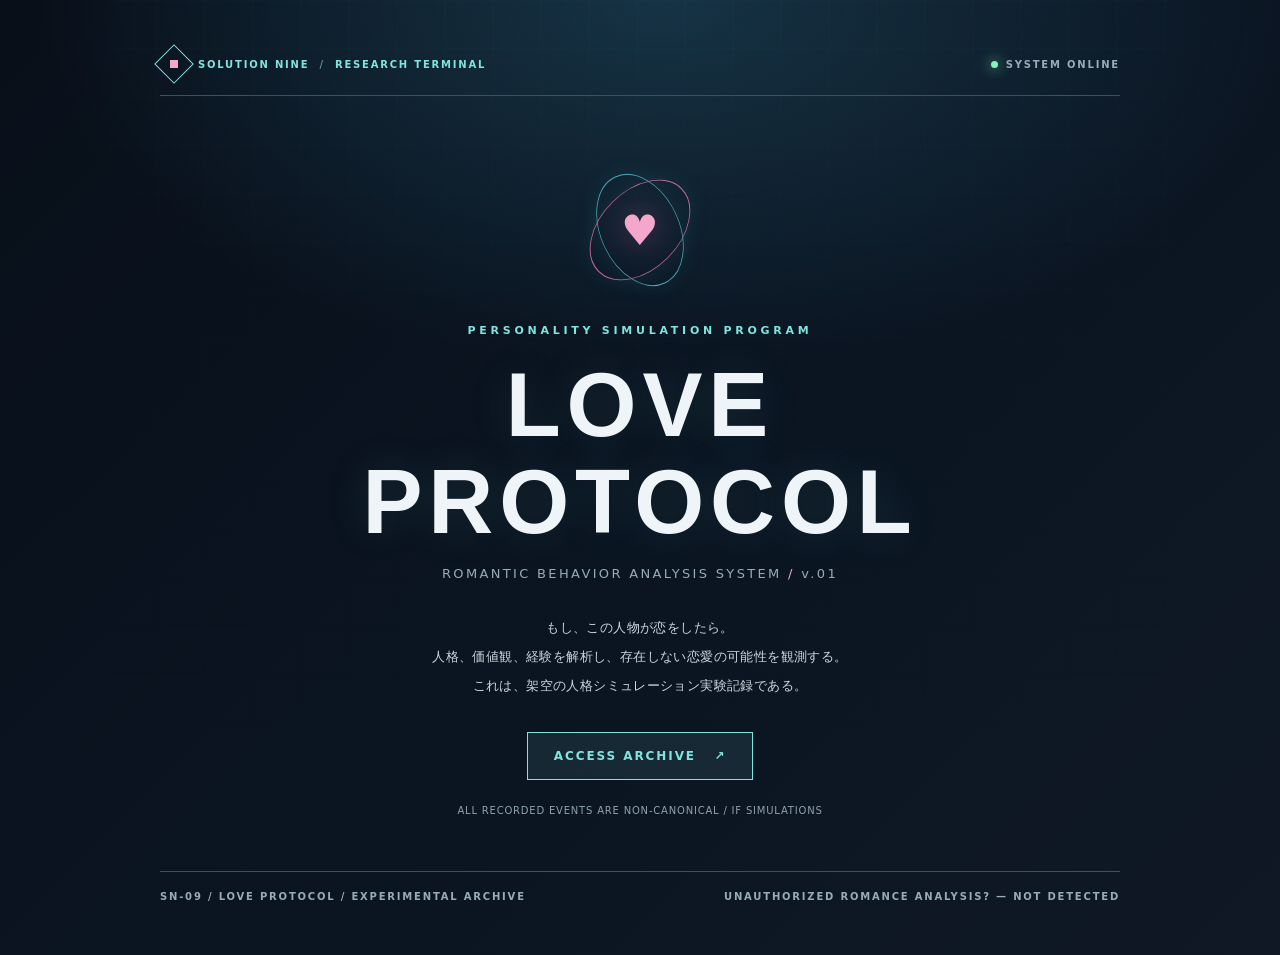
==== index.html @ f2ebe62f "Add files via upload" ====
<!doctype html>
<html lang="ja">
<head>
<meta charset="UTF-8">
<meta name="viewport" content="width=device-width, initial-scale=1">
<meta name="robots" content="noindex, nofollow, noarchive, nosnippet">
<meta name="theme-color" content="#080f19">
<title>LOVE PROTOCOL | Solution Nine</title>
<style>
:root{color-scheme:dark;--bg:#080f19;--panel:#101e2b;--line:#2d5060;--cyan:#80e4df;--pink:#f4a6cb;--text:#eef4f7;--muted:#97acb8;--shadow:rgba(0,0,0,.35)}
*{box-sizing:border-box}html{min-height:100%;background:var(--bg)}body{margin:0;min-height:100vh;font-family:Inter,"Segoe UI","Noto Sans JP",system-ui,sans-serif;color:var(--text);background:radial-gradient(ellipse 70% 55% at 52% 0%,#163345 0%,transparent 70%),linear-gradient(135deg,#080f19,#0b1522 58%,#101825);letter-spacing:.025em}button{font:inherit}button:focus-visible{outline:2px solid var(--pink);outline-offset:5px}button:disabled{cursor:not-allowed}::selection{background:#4c91a0;color:white}
.shell{max-width:1060px;min-height:100vh;margin:auto;padding:clamp(18px,4vw,50px);position:relative;overflow:hidden}.shell::before{content:"";position:absolute;inset:0;background:linear-gradient(90deg,transparent 96%,rgba(112,221,226,.025) 97%),linear-gradient(0deg,transparent 96%,rgba(112,221,226,.025) 97%);background-size:48px 48px;pointer-events:none;mask-image:linear-gradient(to bottom,#0008,transparent 90%)}.shell>*{position:relative}.topbar,.bottombar{display:flex;justify-content:space-between;align-items:center;gap:14px;font-size:10px;font-weight:700;letter-spacing:.18em;color:var(--muted);text-transform:uppercase}.topbar{border-bottom:1px solid #315466;padding-bottom:17px}.brand{display:flex;align-items:center;gap:10px;color:var(--cyan)}.mark{display:grid;place-items:center;width:28px;height:28px;border:1px solid var(--cyan);transform:rotate(45deg)}.mark span{display:block;width:8px;height:8px;background:var(--pink);transform:rotate(-45deg)}.status{display:flex;align-items:center;gap:8px}.dot{width:7px;height:7px;border-radius:100%;background:#86f2bf;box-shadow:0 0 13px #86f2bf}.screen{display:none;animation:appear .42s ease both}.screen.active{display:block}@keyframes appear{from{opacity:0;transform:translateY(8px)}to{opacity:1;transform:translateY(0)}}.landing{min-height:min(650px,78vh);display:flex;flex-direction:column;align-items:center;justify-content:center;text-align:center;padding:70px 0 35px}.orbit{position:relative;width:128px;height:128px;margin-bottom:30px;display:grid;place-items:center}.orbit::before,.orbit::after{content:"";position:absolute;inset:5px;border:1px solid #4aa8ba;border-radius:50%;transform:rotate(-25deg) scaleX(.67);box-shadow:0 0 28px #45b6cd19}.orbit::after{transform:rotate(45deg) scaleX(.67);border-color:#c56b9a}.heart{font-size:42px;color:var(--pink);text-shadow:0 0 35px #ed75b966}.eyebrow{font-size:11px;color:var(--cyan);letter-spacing:.34em;font-weight:700;text-transform:uppercase}.hero-title{font-family:Inter,"Arial Narrow",sans-serif;font-size:clamp(42px,8.2vw,90px);font-weight:750;letter-spacing:.065em;line-height:1.08;margin:20px 0 10px;text-shadow:0 0 45px #80e4df22}.hero-sub{font-size:clamp(10px,1.8vw,13px);color:var(--muted);letter-spacing:.18em;line-height:2}.intro{max-width:550px;font-size:13px;line-height:2.2;color:#cbd7de;margin:27px 0 32px}.primary,.secondary{border:1px solid var(--cyan);background:#74d7d01a;color:var(--cyan);padding:15px 26px;min-height:48px;cursor:pointer;text-transform:uppercase;font-size:12px;font-weight:750;letter-spacing:.16em;transition:.2s ease}.primary:hover{background:var(--cyan);color:#07141a;box-shadow:0 0 25px #80e4df4d}.secondary{border-color:#456675;background:transparent;color:#d3e3e9}.secondary:hover{border-color:var(--cyan);color:var(--cyan)}.fine{font-size:10px;color:#8fa3ae;letter-spacing:.08em;margin-top:25px}.bottombar{border-top:1px solid #315466;padding-top:16px;margin-top:10px;line-height:1.7}.selection{padding:35px 0 40px}.section-header{display:flex;align-items:flex-end;justify-content:space-between;gap:20px;margin:24px 0 25px}.section-header h1{font-size:clamp(25px,4vw,40px);letter-spacing:.08em;margin:7px 0 0}.section-header p{font-size:12px;color:var(--muted);line-height:1.7;margin:0}.cases{display:grid;grid-template-columns:repeat(2,minmax(0,1fr));gap:14px}.case{position:relative;border:1px solid #315061;background:linear-gradient(135deg,#142638,#0c1723);padding:23px;min-height:210px;text-align:left;color:var(--text);cursor:pointer;transition:transform .2s,border-color .2s,background .2s;overflow:hidden}.case:before{content:"";width:110px;height:110px;border:1px solid #79d7dc15;position:absolute;right:-29px;top:-40px;transform:rotate(45deg)}.case:hover,.case[aria-pressed="true"]{border-color:var(--cyan);transform:translateY(-2px);background:linear-gradient(135deg,#183447,#10202d)}.case-top{display:flex;justify-content:space-between;gap:10px;color:var(--cyan);font-size:11px;font-weight:750;letter-spacing:.12em}.case-top .pending{color:var(--muted);font-size:10px}.case-name{font-size:30px;font-weight:750;letter-spacing:.09em;margin:28px 0 8px}.case-title{font-size:13px;color:var(--pink);margin:0 0 12px}.case-desc{font-size:12px;color:#b5c5cf;line-height:1.75}.case-arrow{position:absolute;right:22px;bottom:20px;color:var(--cyan)}.detail{border:1px solid #3c6978;background:#0e2130;padding:26px;margin-top:18px;display:none}.detail.visible{display:block;animation:appear .3s ease}.detail-head{display:flex;align-items:center;justify-content:space-between;gap:15px}.detail h2{font-size:21px;margin:7px 0 15px}.detail p{font-size:13px;line-height:2;color:#d0dce2;margin:0}.detail .detail-hint{color:var(--pink);margin-top:13px;font-size:12px}.back{border:0;color:var(--cyan);background:none;cursor:pointer;padding:8px 0;font-size:12px;letter-spacing:.13em}.back:hover{text-decoration:underline}.disclaimer{color:var(--muted);font-size:11px;margin:24px 0 0;line-height:1.8}@media(max-width:650px){.shell{padding:20px 17px}.topbar,.bottombar{font-size:9px;letter-spacing:.09em}.landing{min-height:590px;padding:42px 0}.hero-title{font-size:clamp(36px,9vw,58px)}.hero-sub{letter-spacing:.07em}.orbit{width:100px;height:100px}.section-header{align-items:flex-start;flex-direction:column}.cases{grid-template-columns:1fr}.case{min-height:174px;padding:20px}.case-name{font-size:26px;margin-top:22px}.detail{padding:20px}}@media(prefers-reduced-motion:reduce){*,*:before,*:after{animation:none!important;transition:none!important;scroll-behavior:auto!important}}
</style>
</head>
<body>
<main class="shell">
<header class="topbar"><div class="brand"><span class="mark" aria-hidden="true"><span></span></span> SOLUTION NINE <span style="color:#5e8b9a">/</span> RESEARCH TERMINAL</div><div class="status"><span class="dot"></span> SYSTEM ONLINE</div></header>
<section id="home" class="screen active" aria-labelledby="home-title">
<div class="landing"><div class="orbit" aria-hidden="true"><span class="heart">♥</span></div><div class="eyebrow">Personality Simulation Program</div><h1 id="home-title" class="hero-title">LOVE<br>PROTOCOL</h1><div class="hero-sub">ROMANTIC BEHAVIOR ANALYSIS SYSTEM <span style="color:var(--pink)">/</span> v.01</div><p class="intro">もし、この人物が恋をしたら。<br>人格、価値観、経験を解析し、存在しない恋愛の可能性を観測する。<br>これは、架空の人格シミュレーション実験記録である。</p><button class="primary" id="enter">ACCESS ARCHIVE &nbsp; ↗</button><p class="fine">ALL RECORDED EVENTS ARE NON-CANONICAL / IF SIMULATIONS</p></div>
</section>
<section id="archive" class="screen selection" aria-labelledby="archive-title">
<button id="back" class="back">← RETURN TO TERMINAL</button><div class="section-header"><div><div class="eyebrow">Simulation Database / Case Index</div><h1 id="archive-title">SELECT SUBJECT</h1></div><p>人格プロファイルを選択してください。<br>現在の登録CASE：04</p></div>
<div class="cases" id="caseGrid">
<button class="case" data-case="001" aria-pressed="false"><span class="case-top"><span>CASE / 001</span><span class="pending">PROFILE REGISTERED</span></span><div class="case-name">LEON</div><p class="case-title">今日は、俺の方が</p><div class="case-desc">誰を愛しても、自分自身を手放さない男。</div><span class="case-arrow">↗</span></button>
<button class="case" data-case="002" aria-pressed="false"><span class="case-top"><span>CASE / 002</span><span class="pending">PROFILE REGISTERED</span></span><div class="case-name">CLAY</div><p class="case-title">格好つかない恋</p><div class="case-desc">自分を取り繕わない男。</div><span class="case-arrow">↗</span></button>
<button class="case" data-case="003" aria-pressed="false"><span class="case-top"><span>CASE / 003</span><span class="pending">PROFILE REGISTERED</span></span><div class="case-name">KEITH</div><p class="case-title">帰るなよ</p><div class="case-desc">大切なものが増えることを、恐れない男。</div><span class="case-arrow">↗</span></button>
<button class="case" data-case="004" aria-pressed="false"><span class="case-top"><span>CASE / 004</span><span class="pending">PROFILE REGISTERED</span></span><div class="case-name">KOMAKO</div><p class="case-title">TITLE UNASSIGNED</p><div class="case-desc">大切なものを、自分の意思で見つけていく女の子。</div><span class="case-arrow">↗</span></button>
</div>
<div id="detail" class="detail" aria-live="polite"><div class="detail-head"><span class="eyebrow" id="detailId"></span><span class="status"><span class="dot"></span><span style="font-size:10px;color:var(--muted)">DATA LOADED</span></span></div><h2 id="detailTitle"></h2><p id="detailText"></p><p class="detail-hint">SIMULATION RECORD：準備中 / 本文は今後追加予定</p></div>
<p class="disclaimer">NOTICE — 本アーカイブに記録された関係性・出来事はすべて非正史（IF）です。実際の物語を示すものではありません。</p>
</section>
<footer class="bottombar"><span>SN-09 / LOVE PROTOCOL / EXPERIMENTAL ARCHIVE</span><span>UNAUTHORIZED ROMANCE ANALYSIS? — NOT DETECTED</span></footer>
</main>
<script>
(()=>{
const home=document.getElementById('home'),archive=document.getElementById('archive'),detail=document.getElementById('detail');
const records={
'001':{name:'LEON',title:'今日は、俺の方が',text:'恋人を口説く余裕も、相手の反応を楽しむ余裕もある。しかし今回は、余裕を使わないという選択が観測される。'},
'002':{name:'CLAY',title:'格好つかない恋',text:'恋愛関係が成立するまでの条件は厳しい。一度その条件が満たされれば、対象者は自分の欲求を取り繕わない。'},
'003':{name:'KEITH',title:'帰るなよ',text:'互いに自立した恋人同士。対象者は相手を引き留め、自分も帰ってほしくないという感情を率直に認める。'},
'004':{name:'KOMAKO',title:'TITLE UNASSIGNED',text:'新しく知った恋心と、自分の意思で向き合う。好きなものが増えるたび、世界は少し広くなる。'}
};
function show(view){const isArchive=view==='archive';home.classList.toggle('active',!isArchive);archive.classList.toggle('active',isArchive);window.scrollTo({top:0,behavior:'instant'});if(isArchive)document.getElementById('archive-title').setAttribute('tabindex','-1'),document.getElementById('archive-title').focus({preventScroll:true});else document.getElementById('home-title').setAttribute('tabindex','-1'),document.getElementById('home-title').focus({preventScroll:true});}
document.getElementById('enter').addEventListener('click',()=>show('archive'));
document.getElementById('back').addEventListener('click',()=>show('home'));
document.querySelectorAll('.case').forEach(button=>button.addEventListener('click',()=>{const id=button.dataset.case,r=records[id];document.querySelectorAll('.case').forEach(el=>el.setAttribute('aria-pressed',String(el===button)));document.getElementById('detailId').textContent=`CASE ${id} / ${r.name}`;document.getElementById('detailTitle').textContent=r.title;document.getElementById('detailText').textContent=r.text;detail.classList.add('visible');detail.scrollIntoView({behavior:window.matchMedia('(prefers-reduced-motion:reduce)').matches?'instant':'smooth',block:'nearest'});}));
})();
</script>
</body>
</html>
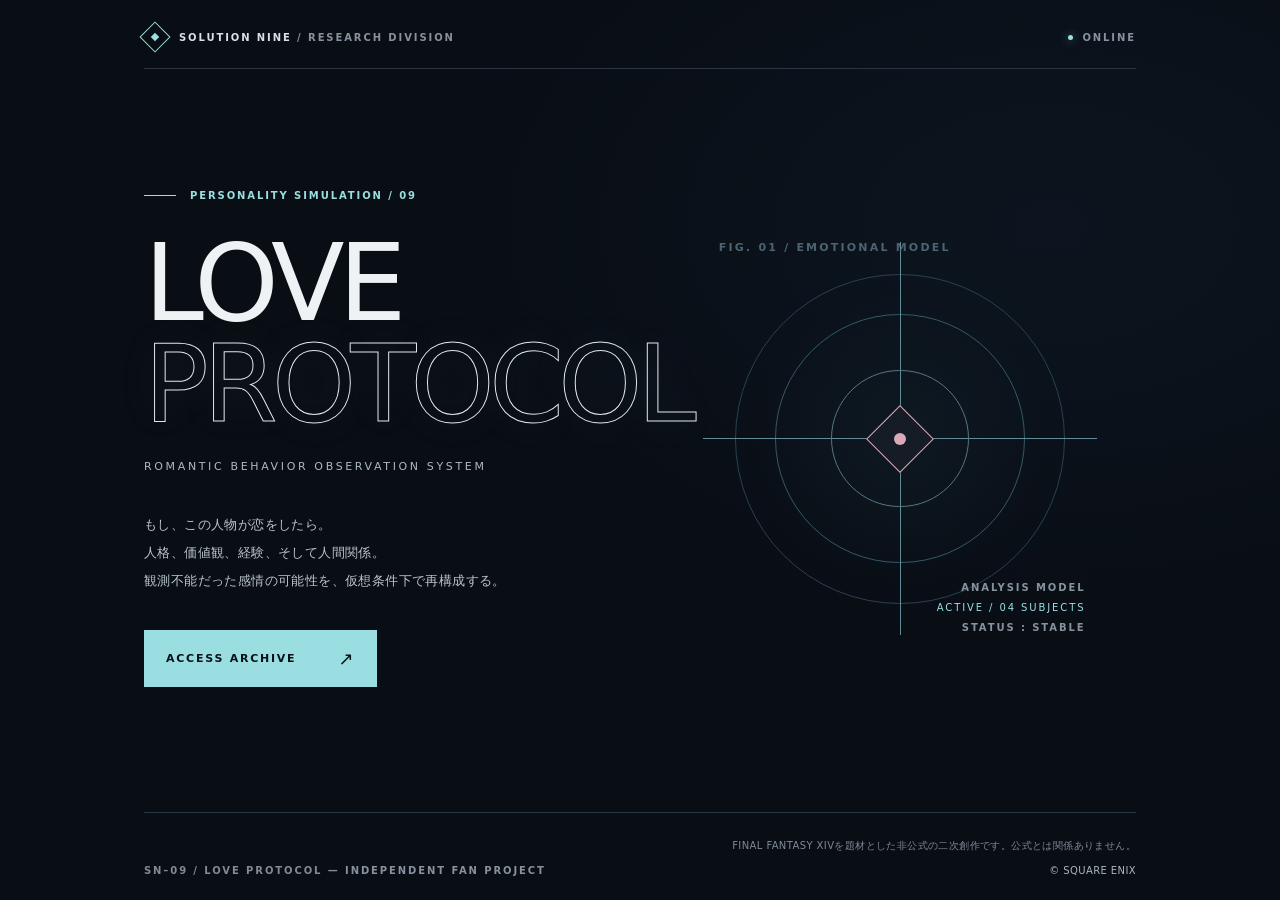
==== commit 0514a1fa: "Add files via upload" ====
--- a/index.html
+++ b/index.html
@@ -4,47 +4,36 @@
 <meta charset="UTF-8">
 <meta name="viewport" content="width=device-width, initial-scale=1">
 <meta name="robots" content="noindex, nofollow, noarchive, nosnippet">
-<meta name="theme-color" content="#080f19">
-<title>LOVE PROTOCOL | Solution Nine</title>
+<meta name="theme-color" content="#090d14">
+<title>LOVE PROTOCOL — SOLUTION NINE</title>
 <style>
-:root{color-scheme:dark;--bg:#080f19;--panel:#101e2b;--line:#2d5060;--cyan:#80e4df;--pink:#f4a6cb;--text:#eef4f7;--muted:#97acb8;--shadow:rgba(0,0,0,.35)}
-*{box-sizing:border-box}html{min-height:100%;background:var(--bg)}body{margin:0;min-height:100vh;font-family:Inter,"Segoe UI","Noto Sans JP",system-ui,sans-serif;color:var(--text);background:radial-gradient(ellipse 70% 55% at 52% 0%,#163345 0%,transparent 70%),linear-gradient(135deg,#080f19,#0b1522 58%,#101825);letter-spacing:.025em}button{font:inherit}button:focus-visible{outline:2px solid var(--pink);outline-offset:5px}button:disabled{cursor:not-allowed}::selection{background:#4c91a0;color:white}
-.shell{max-width:1060px;min-height:100vh;margin:auto;padding:clamp(18px,4vw,50px);position:relative;overflow:hidden}.shell::before{content:"";position:absolute;inset:0;background:linear-gradient(90deg,transparent 96%,rgba(112,221,226,.025) 97%),linear-gradient(0deg,transparent 96%,rgba(112,221,226,.025) 97%);background-size:48px 48px;pointer-events:none;mask-image:linear-gradient(to bottom,#0008,transparent 90%)}.shell>*{position:relative}.topbar,.bottombar{display:flex;justify-content:space-between;align-items:center;gap:14px;font-size:10px;font-weight:700;letter-spacing:.18em;color:var(--muted);text-transform:uppercase}.topbar{border-bottom:1px solid #315466;padding-bottom:17px}.brand{display:flex;align-items:center;gap:10px;color:var(--cyan)}.mark{display:grid;place-items:center;width:28px;height:28px;border:1px solid var(--cyan);transform:rotate(45deg)}.mark span{display:block;width:8px;height:8px;background:var(--pink);transform:rotate(-45deg)}.status{display:flex;align-items:center;gap:8px}.dot{width:7px;height:7px;border-radius:100%;background:#86f2bf;box-shadow:0 0 13px #86f2bf}.screen{display:none;animation:appear .42s ease both}.screen.active{display:block}@keyframes appear{from{opacity:0;transform:translateY(8px)}to{opacity:1;transform:translateY(0)}}.landing{min-height:min(650px,78vh);display:flex;flex-direction:column;align-items:center;justify-content:center;text-align:center;padding:70px 0 35px}.orbit{position:relative;width:128px;height:128px;margin-bottom:30px;display:grid;place-items:center}.orbit::before,.orbit::after{content:"";position:absolute;inset:5px;border:1px solid #4aa8ba;border-radius:50%;transform:rotate(-25deg) scaleX(.67);box-shadow:0 0 28px #45b6cd19}.orbit::after{transform:rotate(45deg) scaleX(.67);border-color:#c56b9a}.heart{font-size:42px;color:var(--pink);text-shadow:0 0 35px #ed75b966}.eyebrow{font-size:11px;color:var(--cyan);letter-spacing:.34em;font-weight:700;text-transform:uppercase}.hero-title{font-family:Inter,"Arial Narrow",sans-serif;font-size:clamp(42px,8.2vw,90px);font-weight:750;letter-spacing:.065em;line-height:1.08;margin:20px 0 10px;text-shadow:0 0 45px #80e4df22}.hero-sub{font-size:clamp(10px,1.8vw,13px);color:var(--muted);letter-spacing:.18em;line-height:2}.intro{max-width:550px;font-size:13px;line-height:2.2;color:#cbd7de;margin:27px 0 32px}.primary,.secondary{border:1px solid var(--cyan);background:#74d7d01a;color:var(--cyan);padding:15px 26px;min-height:48px;cursor:pointer;text-transform:uppercase;font-size:12px;font-weight:750;letter-spacing:.16em;transition:.2s ease}.primary:hover{background:var(--cyan);color:#07141a;box-shadow:0 0 25px #80e4df4d}.secondary{border-color:#456675;background:transparent;color:#d3e3e9}.secondary:hover{border-color:var(--cyan);color:var(--cyan)}.fine{font-size:10px;color:#8fa3ae;letter-spacing:.08em;margin-top:25px}.bottombar{border-top:1px solid #315466;padding-top:16px;margin-top:10px;line-height:1.7}.selection{padding:35px 0 40px}.section-header{display:flex;align-items:flex-end;justify-content:space-between;gap:20px;margin:24px 0 25px}.section-header h1{font-size:clamp(25px,4vw,40px);letter-spacing:.08em;margin:7px 0 0}.section-header p{font-size:12px;color:var(--muted);line-height:1.7;margin:0}.cases{display:grid;grid-template-columns:repeat(2,minmax(0,1fr));gap:14px}.case{position:relative;border:1px solid #315061;background:linear-gradient(135deg,#142638,#0c1723);padding:23px;min-height:210px;text-align:left;color:var(--text);cursor:pointer;transition:transform .2s,border-color .2s,background .2s;overflow:hidden}.case:before{content:"";width:110px;height:110px;border:1px solid #79d7dc15;position:absolute;right:-29px;top:-40px;transform:rotate(45deg)}.case:hover,.case[aria-pressed="true"]{border-color:var(--cyan);transform:translateY(-2px);background:linear-gradient(135deg,#183447,#10202d)}.case-top{display:flex;justify-content:space-between;gap:10px;color:var(--cyan);font-size:11px;font-weight:750;letter-spacing:.12em}.case-top .pending{color:var(--muted);font-size:10px}.case-name{font-size:30px;font-weight:750;letter-spacing:.09em;margin:28px 0 8px}.case-title{font-size:13px;color:var(--pink);margin:0 0 12px}.case-desc{font-size:12px;color:#b5c5cf;line-height:1.75}.case-arrow{position:absolute;right:22px;bottom:20px;color:var(--cyan)}.detail{border:1px solid #3c6978;background:#0e2130;padding:26px;margin-top:18px;display:none}.detail.visible{display:block;animation:appear .3s ease}.detail-head{display:flex;align-items:center;justify-content:space-between;gap:15px}.detail h2{font-size:21px;margin:7px 0 15px}.detail p{font-size:13px;line-height:2;color:#d0dce2;margin:0}.detail .detail-hint{color:var(--pink);margin-top:13px;font-size:12px}.back{border:0;color:var(--cyan);background:none;cursor:pointer;padding:8px 0;font-size:12px;letter-spacing:.13em}.back:hover{text-decoration:underline}.disclaimer{color:var(--muted);font-size:11px;margin:24px 0 0;line-height:1.8}@media(max-width:650px){.shell{padding:20px 17px}.topbar,.bottombar{font-size:9px;letter-spacing:.09em}.landing{min-height:590px;padding:42px 0}.hero-title{font-size:clamp(36px,9vw,58px)}.hero-sub{letter-spacing:.07em}.orbit{width:100px;height:100px}.section-header{align-items:flex-start;flex-direction:column}.cases{grid-template-columns:1fr}.case{min-height:174px;padding:20px}.case-name{font-size:26px;margin-top:22px}.detail{padding:20px}}@media(prefers-reduced-motion:reduce){*,*:before,*:after{animation:none!important;transition:none!important;scroll-behavior:auto!important}}
+:root{color-scheme:dark;--bg:#090d14;--surface:#101721;--text:#eff2f5;--muted:#86939f;--line:#293642;--accent:#9bdee2;--rose:#dba8ba}
+*{box-sizing:border-box}html{background:var(--bg)}body{margin:0;color:var(--text);font-family:"Segoe UI",Inter,"Noto Sans JP",system-ui,sans-serif;background:radial-gradient(ellipse at 82% 25%,#11243455,transparent 45%),var(--bg);letter-spacing:.025em}button{font:inherit}button:focus-visible{outline:2px solid var(--accent);outline-offset:4px}::selection{background:#457985;color:#fff}
+.shell{width:min(1120px,100%);min-height:100svh;margin:auto;padding:26px clamp(23px,5vw,72px) 20px;display:flex;flex-direction:column}.micro{font-size:10px;letter-spacing:.19em;font-weight:600;text-transform:uppercase}.muted{color:var(--muted)}.header{display:flex;align-items:center;justify-content:space-between;gap:20px;border-bottom:1px solid var(--line);padding-bottom:20px}.identity{display:flex;align-items:center;gap:13px;color:#d7e1e8}.sigil{width:22px;height:22px;border:1px solid var(--accent);position:relative;transform:rotate(45deg)}.sigil:after{content:"";position:absolute;inset:7px;background:var(--accent)}.header-right{display:flex;gap:9px;align-items:center;color:var(--muted)}.light{height:5px;width:5px;background:var(--accent);border-radius:50%;box-shadow:0 0 10px #9bdee288}.screen{display:none;flex:1}.screen.active{display:flex;flex-direction:column;animation:fade .35s ease both}@keyframes fade{from{opacity:0;transform:translateY(7px)}to{opacity:1;transform:translateY(0)}}
+.home-body{flex:1;min-height:570px;display:grid;grid-template-columns:1.12fr .88fr;align-items:center;gap:24px;padding:52px 0 56px}.kicker{display:flex;align-items:center;gap:14px;color:var(--accent)}.kicker:before{content:"";height:1px;width:32px;background:var(--accent)}h1,h2,p{margin-top:0}.hero-title{font-size:clamp(54px,8.4vw,112px);letter-spacing:-.055em;font-weight:500;line-height:.94;margin:31px 0 26px}.hero-title span{display:block}.hero-title span:last-child{color:transparent;-webkit-text-stroke:1px #e2e9ee;text-shadow:0 0 42px #a9cfd614}.subhead{font-size:11px;letter-spacing:.24em;color:#acbac3;margin:0 0 38px}.description{font-size:13px;line-height:2.15;color:#b9c5cc;max-width:435px;margin-bottom:35px}.cta{display:inline-flex;align-items:center;justify-content:space-between;gap:42px;border:1px solid var(--accent);color:#091118;background:var(--accent);padding:17px 21px;min-width:232px;cursor:pointer;transition:.2s;font-size:11px;letter-spacing:.16em;font-weight:700}.cta:hover{background:#d3f2f3;transform:translateY(-2px)}.cta span{font-size:18px;font-weight:400}.home-aside{height:410px;position:relative;display:flex;align-items:center;justify-content:center}.circle{width:min(31vw,330px);aspect-ratio:1;border:1px solid #274250;border-radius:50%;position:relative;display:grid;place-items:center;background:radial-gradient(circle,#1e3b4633 0%,transparent 63%)}.circle:before,.circle:after{content:"";position:absolute;border:1px solid #355965;border-radius:50%;inset:12%}.circle:after{inset:29%;border-color:#557782}.cross{position:absolute;background:#628b97}.cross.h{width:120%;height:1px}.cross.v{width:1px;height:120%}.center-mark{position:relative;width:48px;height:48px;border:1px solid var(--rose);transform:rotate(45deg);display:grid;place-items:center;background:#151c26}.center-mark span{width:12px;height:12px;background:var(--rose);border-radius:50%}.aside-info{position:absolute;bottom:6px;right:0;text-align:right;line-height:2;color:var(--muted)}.aside-info b{color:var(--accent);font-weight:500}.aside-num{position:absolute;top:7px;left:4px;color:#4c6471;font-size:11px;letter-spacing:.2em}.foot{display:flex;justify-content:space-between;gap:25px;align-items:flex-end;border-top:1px solid var(--line);padding-top:17px;color:#7f8b96;line-height:1.8}.foot small{font-size:10px}.foot .right{text-align:right}.foot .copyright{display:block;color:#a9b8c2;margin-top:3px;letter-spacing:.04em}
+.archive-body{padding:45px 0 55px;flex:1}.back{border:0;background:none;padding:0;color:var(--accent);cursor:pointer;font-size:11px;letter-spacing:.16em;text-align:left}.back:hover{text-decoration:underline}.archive-heading{display:flex;justify-content:space-between;align-items:end;gap:24px;margin:44px 0 34px}.archive-heading h2{font-weight:500;font-size:clamp(34px,6vw,61px);letter-spacing:-.045em;margin:13px 0 0}.archive-heading p{font-size:11px;line-height:2;color:var(--muted);text-align:right;margin:0}.case-list{border-top:1px solid #40515b}.case{width:100%;display:grid;grid-template-columns:95px 1fr minmax(100px,1.5fr) 25px;gap:18px;align-items:center;text-align:left;border:0;border-bottom:1px solid var(--line);padding:26px 12px 26px 0;background:transparent;color:inherit;cursor:pointer;transition:background .2s,padding .2s}.case:hover,.case[aria-pressed="true"]{background:#13222e;padding-left:12px}.case-id{font-size:10px;color:var(--accent);letter-spacing:.16em}.case-name{font-size:clamp(23px,3vw,34px);font-weight:500;letter-spacing:.05em}.case-details{display:flex;flex-direction:column;gap:9px}.case-title{font-size:13px;color:#e1e6ea}.case-caption{color:var(--muted);font-size:11px;line-height:1.6}.case-chevron{font-size:23px;color:var(--accent);font-weight:200}.detail{display:none;border-left:2px solid var(--accent);padding:22px 28px;margin-top:30px;background:#101e28}.detail.visible{display:block;animation:fade .3s ease}.detail h3{font-size:23px;font-weight:500;margin:14px 0}.detail p{line-height:2;font-size:13px;color:#bfccd4}.detail .pending{font-size:11px;color:var(--rose);margin:16px 0 0}.disclaimer{font-size:11px;line-height:2;color:var(--muted);margin:25px 0 0}
+@media(max-width:740px){.shell{padding:20px 20px 16px}.header .micro{font-size:9px;letter-spacing:.1em}.home-body{grid-template-columns:1fr;gap:0;padding:70px 0 45px;min-height:auto}.hero-title{font-size:clamp(55px,13vw,90px)}.home-aside{height:220px;order:-1;margin-bottom:13px}.circle{width:185px}.aside-info{right:0;bottom:0;font-size:9px}.aside-num{top:0}.description{font-size:12px}.archive-heading{align-items:start;flex-direction:column;gap:10px;margin-top:34px}.archive-heading p{text-align:left}.case{grid-template-columns:70px 1fr 18px;gap:10px;padding:21px 4px 21px 0}.case-details{grid-column:2;grid-row:2}.case-chevron{grid-column:3;grid-row:1/3}.case-name{font-size:26px}.foot{align-items:start;flex-direction:column;gap:8px}.foot .right{text-align:left}.detail{padding:18px}}
+@media(prefers-reduced-motion:reduce){*,*:before,*:after{animation:none!important;transition:none!important}}
 </style>
 </head>
 <body>
 <main class="shell">
-<header class="topbar"><div class="brand"><span class="mark" aria-hidden="true"><span></span></span> SOLUTION NINE <span style="color:#5e8b9a">/</span> RESEARCH TERMINAL</div><div class="status"><span class="dot"></span> SYSTEM ONLINE</div></header>
-<section id="home" class="screen active" aria-labelledby="home-title">
-<div class="landing"><div class="orbit" aria-hidden="true"><span class="heart">♥</span></div><div class="eyebrow">Personality Simulation Program</div><h1 id="home-title" class="hero-title">LOVE<br>PROTOCOL</h1><div class="hero-sub">ROMANTIC BEHAVIOR ANALYSIS SYSTEM <span style="color:var(--pink)">/</span> v.01</div><p class="intro">もし、この人物が恋をしたら。<br>人格、価値観、経験を解析し、存在しない恋愛の可能性を観測する。<br>これは、架空の人格シミュレーション実験記録である。</p><button class="primary" id="enter">ACCESS ARCHIVE &nbsp; ↗</button><p class="fine">ALL RECORDED EVENTS ARE NON-CANONICAL / IF SIMULATIONS</p></div>
-</section>
-<section id="archive" class="screen selection" aria-labelledby="archive-title">
-<button id="back" class="back">← RETURN TO TERMINAL</button><div class="section-header"><div><div class="eyebrow">Simulation Database / Case Index</div><h1 id="archive-title">SELECT SUBJECT</h1></div><p>人格プロファイルを選択してください。<br>現在の登録CASE：04</p></div>
-<div class="cases" id="caseGrid">
-<button class="case" data-case="001" aria-pressed="false"><span class="case-top"><span>CASE / 001</span><span class="pending">PROFILE REGISTERED</span></span><div class="case-name">LEON</div><p class="case-title">今日は、俺の方が</p><div class="case-desc">誰を愛しても、自分自身を手放さない男。</div><span class="case-arrow">↗</span></button>
-<button class="case" data-case="002" aria-pressed="false"><span class="case-top"><span>CASE / 002</span><span class="pending">PROFILE REGISTERED</span></span><div class="case-name">CLAY</div><p class="case-title">格好つかない恋</p><div class="case-desc">自分を取り繕わない男。</div><span class="case-arrow">↗</span></button>
-<button class="case" data-case="003" aria-pressed="false"><span class="case-top"><span>CASE / 003</span><span class="pending">PROFILE REGISTERED</span></span><div class="case-name">KEITH</div><p class="case-title">帰るなよ</p><div class="case-desc">大切なものが増えることを、恐れない男。</div><span class="case-arrow">↗</span></button>
-<button class="case" data-case="004" aria-pressed="false"><span class="case-top"><span>CASE / 004</span><span class="pending">PROFILE REGISTERED</span></span><div class="case-name">KOMAKO</div><p class="case-title">TITLE UNASSIGNED</p><div class="case-desc">大切なものを、自分の意思で見つけていく女の子。</div><span class="case-arrow">↗</span></button>
-</div>
-<div id="detail" class="detail" aria-live="polite"><div class="detail-head"><span class="eyebrow" id="detailId"></span><span class="status"><span class="dot"></span><span style="font-size:10px;color:var(--muted)">DATA LOADED</span></span></div><h2 id="detailTitle"></h2><p id="detailText"></p><p class="detail-hint">SIMULATION RECORD：準備中 / 本文は今後追加予定</p></div>
-<p class="disclaimer">NOTICE — 本アーカイブに記録された関係性・出来事はすべて非正史（IF）です。実際の物語を示すものではありません。</p>
-</section>
-<footer class="bottombar"><span>SN-09 / LOVE PROTOCOL / EXPERIMENTAL ARCHIVE</span><span>UNAUTHORIZED ROMANCE ANALYSIS? — NOT DETECTED</span></footer>
+<header class="header"><div class="identity micro"><span class="sigil" aria-hidden="true"></span><span>SOLUTION NINE <span class="muted">/ RESEARCH DIVISION</span></span></div><div class="header-right micro"><span class="light" aria-hidden="true"></span>ONLINE</div></header>
+<section id="home" class="screen active" aria-labelledby="home-title"><div class="home-body">
+<div class="home-copy"><div class="kicker micro">PERSONALITY SIMULATION / 09</div><h1 id="home-title" class="hero-title"><span>LOVE</span><span>PROTOCOL</span></h1><p class="subhead">ROMANTIC BEHAVIOR OBSERVATION SYSTEM</p><p class="description">もし、この人物が恋をしたら。<br>人格、価値観、経験、そして人間関係。<br>観測不能だった感情の可能性を、仮想条件下で再構成する。</p><button id="enter" class="cta">ACCESS ARCHIVE <span aria-hidden="true">↗</span></button></div>
+<div class="home-aside" aria-hidden="true"><span class="aside-num micro">FIG. 01 / EMOTIONAL MODEL</span><div class="circle"><span class="cross h"></span><span class="cross v"></span><div class="center-mark"><span></span></div></div><div class="aside-info micro">ANALYSIS MODEL<br><b>ACTIVE / 04 SUBJECTS</b><br>STATUS : STABLE</div></div>
+</div></section>
+<section id="archive" class="screen" aria-labelledby="archive-title"><div class="archive-body"><button class="back" id="back">← RETURN TO TERMINAL</button><div class="archive-heading"><div><div class="kicker micro">DATABASE / SIMULATION ARCHIVE</div><h2 id="archive-title">SELECT SUBJECT<span style="color:var(--accent)">.</span></h2></div><p>REGISTERED SUBJECTS : 004<br>SELECT A PROFILE TO PREVIEW</p></div><div class="case-list">
+<button class="case" data-case="001" aria-pressed="false"><span class="case-id">CASE 001</span><span class="case-name">LEON</span><span class="case-details"><span class="case-title">今日は、俺の方が</span><span class="case-caption">誰を愛しても、自分自身を手放さない男。</span></span><span class="case-chevron" aria-hidden="true">↗</span></button>
+<button class="case" data-case="002" aria-pressed="false"><span class="case-id">CASE 002</span><span class="case-name">CLAY</span><span class="case-details"><span class="case-title">格好つかない恋</span><span class="case-caption">自分を取り繕わない男。</span></span><span class="case-chevron" aria-hidden="true">↗</span></button>
+<button class="case" data-case="003" aria-pressed="false"><span class="case-id">CASE 003</span><span class="case-name">KEITH</span><span class="case-details"><span class="case-title">帰るなよ</span><span class="case-caption">大切なものが増えることを、恐れない男。</span></span><span class="case-chevron" aria-hidden="true">↗</span></button>
+<button class="case" data-case="004" aria-pressed="false"><span class="case-id">CASE 004</span><span class="case-name">KOMAKO</span><span class="case-details"><span class="case-title">TITLE UNASSIGNED</span><span class="case-caption">大切なものを、自分の意思で見つけていく女の子。</span></span><span class="case-chevron" aria-hidden="true">↗</span></button>
+</div><div class="detail" id="detail" aria-live="polite"><div id="detailId" class="kicker micro"></div><h3 id="detailTitle"></h3><p id="detailText"></p><p class="pending">SIMULATION RECORD — NOT YET AVAILABLE</p></div><p class="disclaimer">本アーカイブの記録は、人格モデルと設定条件に基づくシミュレーション結果です。実際の出来事や関係性を示すものではありません。</p></div></section>
+<footer class="foot"><small class="micro">SN–09 / LOVE PROTOCOL <span class="muted">— INDEPENDENT FAN PROJECT</span></small><div class="right"><small>FINAL FANTASY XIVを題材とした非公式の二次創作です。公式とは関係ありません。</small><small class="copyright">© SQUARE ENIX</small></div></footer>
 </main>
 <script>
-(()=>{
-const home=document.getElementById('home'),archive=document.getElementById('archive'),detail=document.getElementById('detail');
-const records={
-'001':{name:'LEON',title:'今日は、俺の方が',text:'恋人を口説く余裕も、相手の反応を楽しむ余裕もある。しかし今回は、余裕を使わないという選択が観測される。'},
-'002':{name:'CLAY',title:'格好つかない恋',text:'恋愛関係が成立するまでの条件は厳しい。一度その条件が満たされれば、対象者は自分の欲求を取り繕わない。'},
-'003':{name:'KEITH',title:'帰るなよ',text:'互いに自立した恋人同士。対象者は相手を引き留め、自分も帰ってほしくないという感情を率直に認める。'},
-'004':{name:'KOMAKO',title:'TITLE UNASSIGNED',text:'新しく知った恋心と、自分の意思で向き合う。好きなものが増えるたび、世界は少し広くなる。'}
-};
-function show(view){const isArchive=view==='archive';home.classList.toggle('active',!isArchive);archive.classList.toggle('active',isArchive);window.scrollTo({top:0,behavior:'instant'});if(isArchive)document.getElementById('archive-title').setAttribute('tabindex','-1'),document.getElementById('archive-title').focus({preventScroll:true});else document.getElementById('home-title').setAttribute('tabindex','-1'),document.getElementById('home-title').focus({preventScroll:true});}
-document.getElementById('enter').addEventListener('click',()=>show('archive'));
-document.getElementById('back').addEventListener('click',()=>show('home'));
-document.querySelectorAll('.case').forEach(button=>button.addEventListener('click',()=>{const id=button.dataset.case,r=records[id];document.querySelectorAll('.case').forEach(el=>el.setAttribute('aria-pressed',String(el===button)));document.getElementById('detailId').textContent=`CASE ${id} / ${r.name}`;document.getElementById('detailTitle').textContent=r.title;document.getElementById('detailText').textContent=r.text;detail.classList.add('visible');detail.scrollIntoView({behavior:window.matchMedia('(prefers-reduced-motion:reduce)').matches?'instant':'smooth',block:'nearest'});}));
-})();
+(()=>{const home=document.getElementById('home'),archive=document.getElementById('archive'),detail=document.getElementById('detail');const records={'001':{name:'LEON',title:'今日は、俺の方が',text:'恋人を口説く余裕も、相手の反応を楽しむ余裕もある。しかし今回は、余裕を使わないという選択が観測される。'},'002':{name:'CLAY',title:'格好つかない恋',text:'恋愛関係が成立するまでの条件は厳しい。一度その条件が満たされれば、対象者は自分の欲求を取り繕わない。'},'003':{name:'KEITH',title:'帰るなよ',text:'互いに自立した恋人同士。対象者は相手を引き留め、自分も帰ってほしくないという感情を率直に認める。'},'004':{name:'KOMAKO',title:'TITLE UNASSIGNED',text:'新しく知った恋心と、自分の意思で向き合う。好きなものが増えるたび、世界は少し広くなる。'}};
+function show(isArchive){home.classList.toggle('active',!isArchive);archive.classList.toggle('active',isArchive);const heading=document.getElementById(isArchive?'archive-title':'home-title');heading.tabIndex=-1;heading.focus({preventScroll:true});window.scrollTo(0,0)}document.getElementById('enter').addEventListener('click',()=>show(true));document.getElementById('back').addEventListener('click',()=>show(false));document.querySelectorAll('.case').forEach(button=>button.addEventListener('click',()=>{const id=button.dataset.case,r=records[id];document.querySelectorAll('.case').forEach(el=>el.setAttribute('aria-pressed',String(el===button)));document.getElementById('detailId').textContent=`SUBJECT PROFILE / CASE ${id}`;document.getElementById('detailTitle').textContent=`${r.name} — ${r.title}`;document.getElementById('detailText').textContent=r.text;detail.classList.add('visible');detail.scrollIntoView({behavior:window.matchMedia('(prefers-reduced-motion:reduce)').matches?'instant':'smooth',block:'nearest'});}));})();
 </script>
 </body>
 </html>
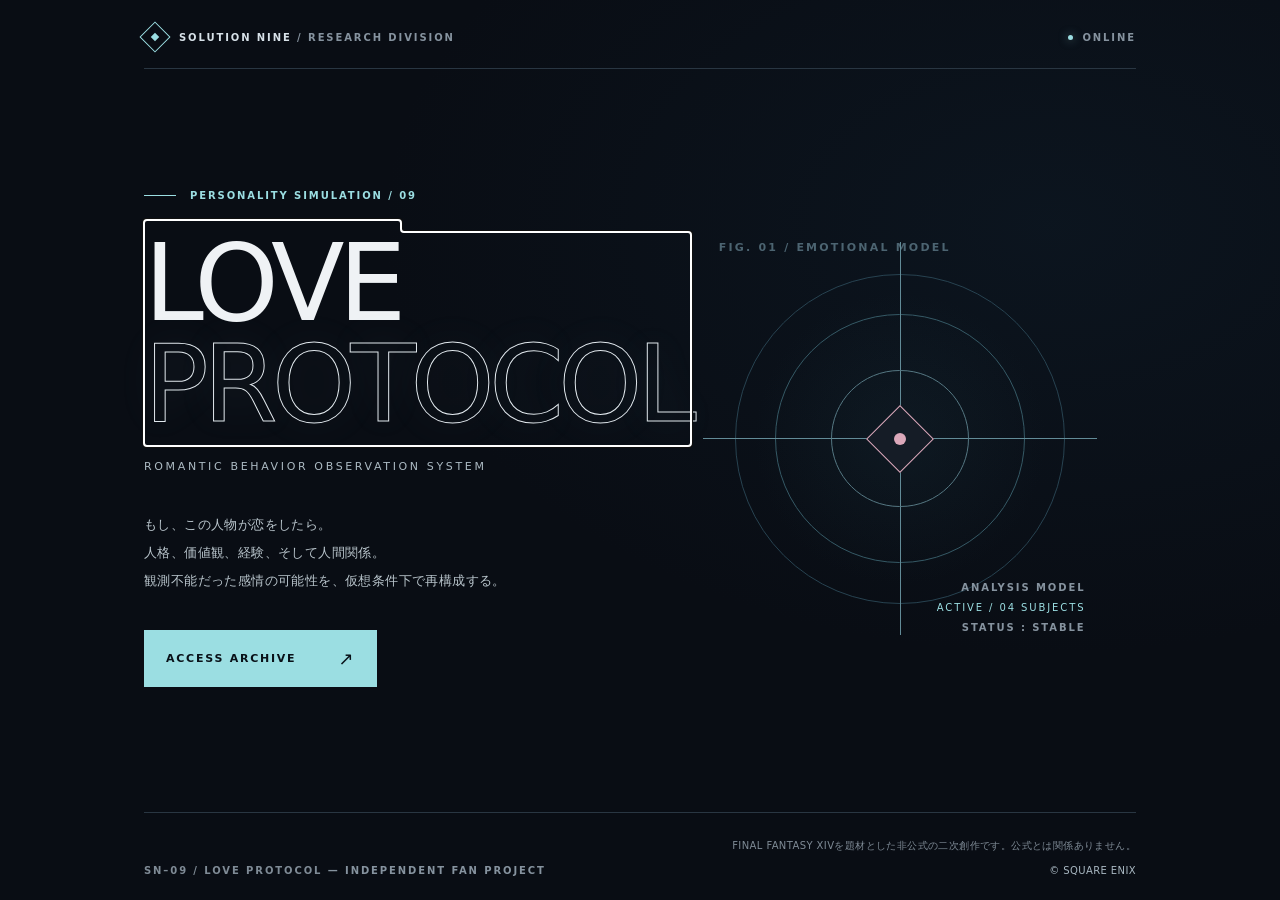
==== commit 7542612e: "Add files via upload" ====
--- a/index.html
+++ b/index.html
@@ -6,15 +6,8 @@
 <meta name="robots" content="noindex, nofollow, noarchive, nosnippet">
 <meta name="theme-color" content="#090d14">
 <title>LOVE PROTOCOL — SOLUTION NINE</title>
-<style>
-:root{color-scheme:dark;--bg:#090d14;--surface:#101721;--text:#eff2f5;--muted:#86939f;--line:#293642;--accent:#9bdee2;--rose:#dba8ba}
-*{box-sizing:border-box}html{background:var(--bg)}body{margin:0;color:var(--text);font-family:"Segoe UI",Inter,"Noto Sans JP",system-ui,sans-serif;background:radial-gradient(ellipse at 82% 25%,#11243455,transparent 45%),var(--bg);letter-spacing:.025em}button{font:inherit}button:focus-visible{outline:2px solid var(--accent);outline-offset:4px}::selection{background:#457985;color:#fff}
-.shell{width:min(1120px,100%);min-height:100svh;margin:auto;padding:26px clamp(23px,5vw,72px) 20px;display:flex;flex-direction:column}.micro{font-size:10px;letter-spacing:.19em;font-weight:600;text-transform:uppercase}.muted{color:var(--muted)}.header{display:flex;align-items:center;justify-content:space-between;gap:20px;border-bottom:1px solid var(--line);padding-bottom:20px}.identity{display:flex;align-items:center;gap:13px;color:#d7e1e8}.sigil{width:22px;height:22px;border:1px solid var(--accent);position:relative;transform:rotate(45deg)}.sigil:after{content:"";position:absolute;inset:7px;background:var(--accent)}.header-right{display:flex;gap:9px;align-items:center;color:var(--muted)}.light{height:5px;width:5px;background:var(--accent);border-radius:50%;box-shadow:0 0 10px #9bdee288}.screen{display:none;flex:1}.screen.active{display:flex;flex-direction:column;animation:fade .35s ease both}@keyframes fade{from{opacity:0;transform:translateY(7px)}to{opacity:1;transform:translateY(0)}}
-.home-body{flex:1;min-height:570px;display:grid;grid-template-columns:1.12fr .88fr;align-items:center;gap:24px;padding:52px 0 56px}.kicker{display:flex;align-items:center;gap:14px;color:var(--accent)}.kicker:before{content:"";height:1px;width:32px;background:var(--accent)}h1,h2,p{margin-top:0}.hero-title{font-size:clamp(54px,8.4vw,112px);letter-spacing:-.055em;font-weight:500;line-height:.94;margin:31px 0 26px}.hero-title span{display:block}.hero-title span:last-child{color:transparent;-webkit-text-stroke:1px #e2e9ee;text-shadow:0 0 42px #a9cfd614}.subhead{font-size:11px;letter-spacing:.24em;color:#acbac3;margin:0 0 38px}.description{font-size:13px;line-height:2.15;color:#b9c5cc;max-width:435px;margin-bottom:35px}.cta{display:inline-flex;align-items:center;justify-content:space-between;gap:42px;border:1px solid var(--accent);color:#091118;background:var(--accent);padding:17px 21px;min-width:232px;cursor:pointer;transition:.2s;font-size:11px;letter-spacing:.16em;font-weight:700}.cta:hover{background:#d3f2f3;transform:translateY(-2px)}.cta span{font-size:18px;font-weight:400}.home-aside{height:410px;position:relative;display:flex;align-items:center;justify-content:center}.circle{width:min(31vw,330px);aspect-ratio:1;border:1px solid #274250;border-radius:50%;position:relative;display:grid;place-items:center;background:radial-gradient(circle,#1e3b4633 0%,transparent 63%)}.circle:before,.circle:after{content:"";position:absolute;border:1px solid #355965;border-radius:50%;inset:12%}.circle:after{inset:29%;border-color:#557782}.cross{position:absolute;background:#628b97}.cross.h{width:120%;height:1px}.cross.v{width:1px;height:120%}.center-mark{position:relative;width:48px;height:48px;border:1px solid var(--rose);transform:rotate(45deg);display:grid;place-items:center;background:#151c26}.center-mark span{width:12px;height:12px;background:var(--rose);border-radius:50%}.aside-info{position:absolute;bottom:6px;right:0;text-align:right;line-height:2;color:var(--muted)}.aside-info b{color:var(--accent);font-weight:500}.aside-num{position:absolute;top:7px;left:4px;color:#4c6471;font-size:11px;letter-spacing:.2em}.foot{display:flex;justify-content:space-between;gap:25px;align-items:flex-end;border-top:1px solid var(--line);padding-top:17px;color:#7f8b96;line-height:1.8}.foot small{font-size:10px}.foot .right{text-align:right}.foot .copyright{display:block;color:#a9b8c2;margin-top:3px;letter-spacing:.04em}
-.archive-body{padding:45px 0 55px;flex:1}.back{border:0;background:none;padding:0;color:var(--accent);cursor:pointer;font-size:11px;letter-spacing:.16em;text-align:left}.back:hover{text-decoration:underline}.archive-heading{display:flex;justify-content:space-between;align-items:end;gap:24px;margin:44px 0 34px}.archive-heading h2{font-weight:500;font-size:clamp(34px,6vw,61px);letter-spacing:-.045em;margin:13px 0 0}.archive-heading p{font-size:11px;line-height:2;color:var(--muted);text-align:right;margin:0}.case-list{border-top:1px solid #40515b}.case{width:100%;display:grid;grid-template-columns:95px 1fr minmax(100px,1.5fr) 25px;gap:18px;align-items:center;text-align:left;border:0;border-bottom:1px solid var(--line);padding:26px 12px 26px 0;background:transparent;color:inherit;cursor:pointer;transition:background .2s,padding .2s}.case:hover,.case[aria-pressed="true"]{background:#13222e;padding-left:12px}.case-id{font-size:10px;color:var(--accent);letter-spacing:.16em}.case-name{font-size:clamp(23px,3vw,34px);font-weight:500;letter-spacing:.05em}.case-details{display:flex;flex-direction:column;gap:9px}.case-title{font-size:13px;color:#e1e6ea}.case-caption{color:var(--muted);font-size:11px;line-height:1.6}.case-chevron{font-size:23px;color:var(--accent);font-weight:200}.detail{display:none;border-left:2px solid var(--accent);padding:22px 28px;margin-top:30px;background:#101e28}.detail.visible{display:block;animation:fade .3s ease}.detail h3{font-size:23px;font-weight:500;margin:14px 0}.detail p{line-height:2;font-size:13px;color:#bfccd4}.detail .pending{font-size:11px;color:var(--rose);margin:16px 0 0}.disclaimer{font-size:11px;line-height:2;color:var(--muted);margin:25px 0 0}
-@media(max-width:740px){.shell{padding:20px 20px 16px}.header .micro{font-size:9px;letter-spacing:.1em}.home-body{grid-template-columns:1fr;gap:0;padding:70px 0 45px;min-height:auto}.hero-title{font-size:clamp(55px,13vw,90px)}.home-aside{height:220px;order:-1;margin-bottom:13px}.circle{width:185px}.aside-info{right:0;bottom:0;font-size:9px}.aside-num{top:0}.description{font-size:12px}.archive-heading{align-items:start;flex-direction:column;gap:10px;margin-top:34px}.archive-heading p{text-align:left}.case{grid-template-columns:70px 1fr 18px;gap:10px;padding:21px 4px 21px 0}.case-details{grid-column:2;grid-row:2}.case-chevron{grid-column:3;grid-row:1/3}.case-name{font-size:26px}.foot{align-items:start;flex-direction:column;gap:8px}.foot .right{text-align:left}.detail{padding:18px}}
-@media(prefers-reduced-motion:reduce){*,*:before,*:after{animation:none!important;transition:none!important}}
-</style>
+<link rel="stylesheet" href="style.css">
+
 </head>
 <body>
 <main class="shell">
@@ -23,17 +16,14 @@
 <div class="home-copy"><div class="kicker micro">PERSONALITY SIMULATION / 09</div><h1 id="home-title" class="hero-title"><span>LOVE</span><span>PROTOCOL</span></h1><p class="subhead">ROMANTIC BEHAVIOR OBSERVATION SYSTEM</p><p class="description">もし、この人物が恋をしたら。<br>人格、価値観、経験、そして人間関係。<br>観測不能だった感情の可能性を、仮想条件下で再構成する。</p><button id="enter" class="cta">ACCESS ARCHIVE <span aria-hidden="true">↗</span></button></div>
 <div class="home-aside" aria-hidden="true"><span class="aside-num micro">FIG. 01 / EMOTIONAL MODEL</span><div class="circle"><span class="cross h"></span><span class="cross v"></span><div class="center-mark"><span></span></div></div><div class="aside-info micro">ANALYSIS MODEL<br><b>ACTIVE / 04 SUBJECTS</b><br>STATUS : STABLE</div></div>
 </div></section>
-<section id="archive" class="screen" aria-labelledby="archive-title"><div class="archive-body"><button class="back" id="back">← RETURN TO TERMINAL</button><div class="archive-heading"><div><div class="kicker micro">DATABASE / SIMULATION ARCHIVE</div><h2 id="archive-title">SELECT SUBJECT<span style="color:var(--accent)">.</span></h2></div><p>REGISTERED SUBJECTS : 004<br>SELECT A PROFILE TO PREVIEW</p></div><div class="case-list">
-<button class="case" data-case="001" aria-pressed="false"><span class="case-id">CASE 001</span><span class="case-name">LEON</span><span class="case-details"><span class="case-title">今日は、俺の方が</span><span class="case-caption">誰を愛しても、自分自身を手放さない男。</span></span><span class="case-chevron" aria-hidden="true">↗</span></button>
-<button class="case" data-case="002" aria-pressed="false"><span class="case-id">CASE 002</span><span class="case-name">CLAY</span><span class="case-details"><span class="case-title">格好つかない恋</span><span class="case-caption">自分を取り繕わない男。</span></span><span class="case-chevron" aria-hidden="true">↗</span></button>
-<button class="case" data-case="003" aria-pressed="false"><span class="case-id">CASE 003</span><span class="case-name">KEITH</span><span class="case-details"><span class="case-title">帰るなよ</span><span class="case-caption">大切なものが増えることを、恐れない男。</span></span><span class="case-chevron" aria-hidden="true">↗</span></button>
-<button class="case" data-case="004" aria-pressed="false"><span class="case-id">CASE 004</span><span class="case-name">KOMAKO</span><span class="case-details"><span class="case-title">TITLE UNASSIGNED</span><span class="case-caption">大切なものを、自分の意思で見つけていく女の子。</span></span><span class="case-chevron" aria-hidden="true">↗</span></button>
-</div><div class="detail" id="detail" aria-live="polite"><div id="detailId" class="kicker micro"></div><h3 id="detailTitle"></h3><p id="detailText"></p><p class="pending">SIMULATION RECORD — NOT YET AVAILABLE</p></div><p class="disclaimer">本アーカイブの記録は、人格モデルと設定条件に基づくシミュレーション結果です。実際の出来事や関係性を示すものではありません。</p></div></section>
+<section id="archive" class="screen" aria-labelledby="archive-title"><div class="archive-body"><button class="back" id="back">← RETURN TO TERMINAL</button><div class="archive-heading"><div><div class="kicker micro">DATABASE / SIMULATION ARCHIVE</div><h2 id="archive-title">SELECT SUBJECT<span style="color:var(--accent)">.</span></h2></div><p>REGISTERED SUBJECTS : 004<br>SELECT A FILE TO OPEN</p></div><div class="case-list">
+<a class="case-link" href="cases/leon.html" target="_self"><span class="case-id">CASE 001</span><span class="case-name">LEON</span><span class="case-details"><span class="case-title">もう少しだけ、今夜</span><span class="case-caption">誰を愛しても、自分自身を手放さない男。</span></span><span class="case-chevron" aria-hidden="true">↗</span></a>
+<a class="case-link" href="cases/keith.html" target="_self"><span class="case-id">CASE 002</span><span class="case-name">KEITH</span><span class="case-details"><span class="case-title">設定中</span><span class="case-caption">大切なものが増えることを、恐れない男。</span></span><span class="case-chevron" aria-hidden="true">↗</span></a>
+<a class="case-link" href="cases/clay.html" target="_self"><span class="case-id">CASE 003</span><span class="case-name">CLAY</span><span class="case-details"><span class="case-title">設定中</span><span class="case-caption">自分を取り繕わない男。</span></span><span class="case-chevron" aria-hidden="true">↗</span></a>
+<a class="case-link" href="cases/komako.html" target="_self"><span class="case-id">CASE 004</span><span class="case-name">KOMAKO</span><span class="case-details"><span class="case-title">設定中</span><span class="case-caption">大切なものを、自分の意思で見つけていく女の子。</span></span><span class="case-chevron" aria-hidden="true">↗</span></a>
+</div><p class="disclaimer">本アーカイブの記録は、人格モデルと設定条件に基づくシミュレーション結果です。実際の出来事や関係性を示すものではありません。</p></div></section>
 <footer class="foot"><small class="micro">SN–09 / LOVE PROTOCOL <span class="muted">— INDEPENDENT FAN PROJECT</span></small><div class="right"><small>FINAL FANTASY XIVを題材とした非公式の二次創作です。公式とは関係ありません。</small><small class="copyright">© SQUARE ENIX</small></div></footer>
 </main>
-<script>
-(()=>{const home=document.getElementById('home'),archive=document.getElementById('archive'),detail=document.getElementById('detail');const records={'001':{name:'LEON',title:'今日は、俺の方が',text:'恋人を口説く余裕も、相手の反応を楽しむ余裕もある。しかし今回は、余裕を使わないという選択が観測される。'},'002':{name:'CLAY',title:'格好つかない恋',text:'恋愛関係が成立するまでの条件は厳しい。一度その条件が満たされれば、対象者は自分の欲求を取り繕わない。'},'003':{name:'KEITH',title:'帰るなよ',text:'互いに自立した恋人同士。対象者は相手を引き留め、自分も帰ってほしくないという感情を率直に認める。'},'004':{name:'KOMAKO',title:'TITLE UNASSIGNED',text:'新しく知った恋心と、自分の意思で向き合う。好きなものが増えるたび、世界は少し広くなる。'}};
-function show(isArchive){home.classList.toggle('active',!isArchive);archive.classList.toggle('active',isArchive);const heading=document.getElementById(isArchive?'archive-title':'home-title');heading.tabIndex=-1;heading.focus({preventScroll:true});window.scrollTo(0,0)}document.getElementById('enter').addEventListener('click',()=>show(true));document.getElementById('back').addEventListener('click',()=>show(false));document.querySelectorAll('.case').forEach(button=>button.addEventListener('click',()=>{const id=button.dataset.case,r=records[id];document.querySelectorAll('.case').forEach(el=>el.setAttribute('aria-pressed',String(el===button)));document.getElementById('detailId').textContent=`SUBJECT PROFILE / CASE ${id}`;document.getElementById('detailTitle').textContent=`${r.name} — ${r.title}`;document.getElementById('detailText').textContent=r.text;detail.classList.add('visible');detail.scrollIntoView({behavior:window.matchMedia('(prefers-reduced-motion:reduce)').matches?'instant':'smooth',block:'nearest'});}));})();
-</script>
+<script src="script.js" defer></script>
 </body>
 </html>
--- a/style.css
+++ b/style.css
@@ -0,0 +1,37 @@
+:root{color-scheme:dark;--bg:#090d14;--surface:#101721;--text:#eff2f5;--muted:#86939f;--line:#293642;--accent:#9bdee2;--rose:#dba8ba}
+*{box-sizing:border-box}html{background:var(--bg)}body{margin:0;color:var(--text);font-family:"Segoe UI",Inter,"Noto Sans JP",system-ui,sans-serif;background:radial-gradient(ellipse at 82% 25%,#11243455,transparent 45%),var(--bg);letter-spacing:.025em}button{font:inherit}button:focus-visible{outline:2px solid var(--accent);outline-offset:4px}::selection{background:#457985;color:#fff}
+.shell{width:min(1120px,100%);min-height:100svh;margin:auto;padding:26px clamp(23px,5vw,72px) 20px;display:flex;flex-direction:column}.micro{font-size:10px;letter-spacing:.19em;font-weight:600;text-transform:uppercase}.muted{color:var(--muted)}.header{display:flex;align-items:center;justify-content:space-between;gap:20px;border-bottom:1px solid var(--line);padding-bottom:20px}.identity{display:flex;align-items:center;gap:13px;color:#d7e1e8}.sigil{width:22px;height:22px;border:1px solid var(--accent);position:relative;transform:rotate(45deg)}.sigil:after{content:"";position:absolute;inset:7px;background:var(--accent)}.header-right{display:flex;gap:9px;align-items:center;color:var(--muted)}.light{height:5px;width:5px;background:var(--accent);border-radius:50%;box-shadow:0 0 10px #9bdee288}.screen{display:none;flex:1}.screen.active{display:flex;flex-direction:column;animation:fade .35s ease both}@keyframes fade{from{opacity:0;transform:translateY(7px)}to{opacity:1;transform:translateY(0)}}
+.home-body{flex:1;min-height:570px;display:grid;grid-template-columns:1.12fr .88fr;align-items:center;gap:24px;padding:52px 0 56px}.kicker{display:flex;align-items:center;gap:14px;color:var(--accent)}.kicker:before{content:"";height:1px;width:32px;background:var(--accent)}h1,h2,p{margin-top:0}.hero-title{font-size:clamp(54px,8.4vw,112px);letter-spacing:-.055em;font-weight:500;line-height:.94;margin:31px 0 26px}.hero-title span{display:block}.hero-title span:last-child{color:transparent;-webkit-text-stroke:1px #e2e9ee;text-shadow:0 0 42px #a9cfd614}.subhead{font-size:11px;letter-spacing:.24em;color:#acbac3;margin:0 0 38px}.description{font-size:13px;line-height:2.15;color:#b9c5cc;max-width:435px;margin-bottom:35px}.cta{display:inline-flex;align-items:center;justify-content:space-between;gap:42px;border:1px solid var(--accent);color:#091118;background:var(--accent);padding:17px 21px;min-width:232px;cursor:pointer;transition:.2s;font-size:11px;letter-spacing:.16em;font-weight:700}.cta:hover{background:#d3f2f3;transform:translateY(-2px)}.cta span{font-size:18px;font-weight:400}.home-aside{height:410px;position:relative;display:flex;align-items:center;justify-content:center}.circle{width:min(31vw,330px);aspect-ratio:1;border:1px solid #274250;border-radius:50%;position:relative;display:grid;place-items:center;background:radial-gradient(circle,#1e3b4633 0%,transparent 63%)}.circle:before,.circle:after{content:"";position:absolute;border:1px solid #355965;border-radius:50%;inset:12%}.circle:after{inset:29%;border-color:#557782}.cross{position:absolute;background:#628b97}.cross.h{width:120%;height:1px}.cross.v{width:1px;height:120%}.center-mark{position:relative;width:48px;height:48px;border:1px solid var(--rose);transform:rotate(45deg);display:grid;place-items:center;background:#151c26}.center-mark span{width:12px;height:12px;background:var(--rose);border-radius:50%}.aside-info{position:absolute;bottom:6px;right:0;text-align:right;line-height:2;color:var(--muted)}.aside-info b{color:var(--accent);font-weight:500}.aside-num{position:absolute;top:7px;left:4px;color:#4c6471;font-size:11px;letter-spacing:.2em}.foot{display:flex;justify-content:space-between;gap:25px;align-items:flex-end;border-top:1px solid var(--line);padding-top:17px;color:#7f8b96;line-height:1.8}.foot small{font-size:10px}.foot .right{text-align:right}.foot .copyright{display:block;color:#a9b8c2;margin-top:3px;letter-spacing:.04em}
+.archive-body{padding:45px 0 55px;flex:1}.back{border:0;background:none;padding:0;color:var(--accent);cursor:pointer;font-size:11px;letter-spacing:.16em;text-align:left}.back:hover{text-decoration:underline}.archive-heading{display:flex;justify-content:space-between;align-items:end;gap:24px;margin:44px 0 34px}.archive-heading h2{font-weight:500;font-size:clamp(34px,6vw,61px);letter-spacing:-.045em;margin:13px 0 0}.archive-heading p{font-size:11px;line-height:2;color:var(--muted);text-align:right;margin:0}.case-list{border-top:1px solid #40515b}.case{width:100%;display:grid;grid-template-columns:95px 1fr minmax(100px,1.5fr) 25px;gap:18px;align-items:center;text-align:left;border:0;border-bottom:1px solid var(--line);padding:26px 12px 26px 0;background:transparent;color:inherit;cursor:pointer;transition:background .2s,padding .2s}.case:hover,.case[aria-pressed="true"]{background:#13222e;padding-left:12px}.case-id{font-size:10px;color:var(--accent);letter-spacing:.16em}.case-name{font-size:clamp(23px,3vw,34px);font-weight:500;letter-spacing:.05em}.case-details{display:flex;flex-direction:column;gap:9px}.case-title{font-size:13px;color:#e1e6ea}.case-caption{color:var(--muted);font-size:11px;line-height:1.6}.case-chevron{font-size:23px;color:var(--accent);font-weight:200}.detail{display:none;border-left:2px solid var(--accent);padding:22px 28px;margin-top:30px;background:#101e28}.detail.visible{display:block;animation:fade .3s ease}.detail h3{font-size:23px;font-weight:500;margin:14px 0}.detail p{line-height:2;font-size:13px;color:#bfccd4}.detail .pending{font-size:11px;color:var(--rose);margin:16px 0 0}.disclaimer{font-size:11px;line-height:2;color:var(--muted);margin:25px 0 0}
+@media(max-width:740px){.shell{padding:20px 20px 16px}.header .micro{font-size:9px;letter-spacing:.1em}.home-body{grid-template-columns:1fr;gap:0;padding:70px 0 45px;min-height:auto}.hero-title{font-size:clamp(55px,13vw,90px)}.home-aside{height:220px;order:-1;margin-bottom:13px}.circle{width:185px}.aside-info{right:0;bottom:0;font-size:9px}.aside-num{top:0}.description{font-size:12px}.archive-heading{align-items:start;flex-direction:column;gap:10px;margin-top:34px}.archive-heading p{text-align:left}.case{grid-template-columns:70px 1fr 18px;gap:10px;padding:21px 4px 21px 0}.case-details{grid-column:2;grid-row:2}.case-chevron{grid-column:3;grid-row:1/3}.case-name{font-size:26px}.foot{align-items:start;flex-direction:column;gap:8px}.foot .right{text-align:left}.detail{padding:18px}}
+@media(prefers-reduced-motion:reduce){*,*:before,*:after{animation:none!important;transition:none!important}}
+/* Case records: shared archive language, calm reading surface */
+a{color:inherit}a:focus-visible{outline:2px solid var(--accent);outline-offset:4px}
+.case-link{display:grid;grid-template-columns:95px 1fr minmax(100px,1.5fr) 25px;gap:18px;align-items:center;text-decoration:none;border-bottom:1px solid var(--line);padding:26px 12px 26px 0;transition:background .2s,padding .2s}
+.case-link:hover{background:#13222e;padding-left:12px}.case-link .case-chevron{justify-self:end}.case-list .case-link:first-child{border-top:0}
+.case-main{padding:42px 0 50px;flex:1}.case-topline{display:flex;justify-content:space-between;gap:20px;margin-bottom:45px}.case-masthead{padding:0 0 26px;border-bottom:1px solid var(--line)}.case-masthead h1{font-size:clamp(45px,7vw,78px);font-weight:500;letter-spacing:-.05em;margin:12px 0}.case-masthead p{margin:0;color:var(--muted);font-size:13px}.case-sections{max-width:790px;margin:38px auto 0}.section-eyebrow{color:var(--accent);font-size:10px;letter-spacing:.19em;font-weight:600}.info-block{border-top:1px solid var(--line);padding:24px 0}.info-block h2{font-size:22px;font-weight:500;margin:12px 0 17px}.info-block p,.info-block dd{font-size:13px;line-height:2.1;color:#bfccd4}.facts{display:grid;grid-template-columns:150px 1fr;gap:12px 22px;margin:22px 0}.facts dt{font-size:10px;letter-spacing:.12em;color:var(--muted)}.facts dd{margin:0}.stage{display:none}.stage.active{display:block;animation:fade .3s ease}.action-row{display:flex;flex-wrap:wrap;gap:13px;margin-top:27px}.ghost{display:inline-flex;align-items:center;justify-content:center;border:1px solid #556773;color:var(--text);padding:15px 20px;min-height:47px;background:transparent;cursor:pointer;text-decoration:none;font-size:11px;letter-spacing:.12em}.ghost:hover{border-color:var(--accent);color:var(--accent)}.reader{background:#111821;border:1px solid #273543;padding:clamp(25px,6vw,62px);margin:30px 0}.reader-label{color:var(--accent);font-size:10px;letter-spacing:.2em;margin:0 0 28px}.reader h2{font-size:clamp(24px,4vw,37px);font-weight:500;letter-spacing:.04em;margin-bottom:37px}.novel{max-width:36em;margin:auto;font-family:"Yu Mincho","Hiragino Mincho ProN","Noto Serif JP",serif;font-size:clamp(15px,1.6vw,17px);line-height:2.35;letter-spacing:.055em}.novel p{margin:0 0 1.8em}.sample-note{font-family:system-ui,sans-serif;color:#9eacb5;font-size:12px;line-height:2;border-top:1px solid var(--line);padding-top:20px}.report{border-left:2px solid var(--rose);background:#121a24;padding:25px;margin:24px 0}.report p{line-height:2;color:#c9d5da;font-size:13px}.report strong{color:var(--text)}.pending-status{color:var(--rose);font-size:11px;letter-spacing:.13em}
+@media(max-width:740px){.case-link{grid-template-columns:70px 1fr 18px;gap:10px;padding:21px 4px 21px 0}.case-link .case-details{grid-column:2;grid-row:2}.case-link .case-chevron{grid-column:3;grid-row:1/3}.case-topline{margin-bottom:30px}.case-main{padding-top:30px}.facts{grid-template-columns:1fr;gap:3px}.facts dd{margin-bottom:15px}.reader{padding:26px 20px}.novel{font-size:15px}}
+
+/* v0.4: Unified simulation logs and long-form reading */
+.system-log,.observation-report{border-top:1px solid var(--line);padding:26px 0 34px;max-width:790px;margin-inline:auto}
+.system-log h2,.observation-report h2{font-size:clamp(18px,2.6vw,27px);font-weight:500;letter-spacing:.075em;margin:20px 0 34px}
+.log-id{font-size:11px;color:var(--accent);letter-spacing:.11em;line-height:1.9}
+.log-label{font-size:10px;color:var(--muted);letter-spacing:.2em;margin-top:24px}
+.log-value{font-size:14px;line-height:2;margin:8px 0 10px;overflow-wrap:anywhere}
+.log-states{border-top:1px solid var(--line);border-bottom:1px solid var(--line);padding:15px 0;margin-top:28px}
+.log-row{display:grid;grid-template-columns:1fr auto;gap:20px;padding:10px 0;font-size:13px;color:#cdd9df}
+.log-row span:last-child{color:var(--accent)}
+.log-ending{font-size:13px;line-height:2;margin:28px 0 0;color:#dce5e9}
+.record-section{margin:34px 0 62px}
+.record-section .reader{margin:16px 0 0}
+.record-section .reader h2{text-align:center;font-family:"Yu Mincho","Hiragino Mincho ProN","Noto Serif JP",serif;font-size:clamp(24px,3vw,33px);font-weight:500;letter-spacing:.06em;margin:0 0 55px}
+.record-section .novel{max-width:37em;line-height:2.2;letter-spacing:.035em}
+.record-section .novel p{margin:0 0 1.5em}
+.novel-break{width:4rem;border:0;border-top:1px solid #647785;margin:3.7em auto}
+.observation-report{border-top:1px solid var(--line);padding-top:38px}
+.report-status{font-size:11px;color:var(--accent);letter-spacing:.1em;margin-bottom:33px}
+.report-section{border-top:1px solid var(--line);padding:23px 0 11px}
+.report-section h3{font-size:11px;letter-spacing:.13em;color:var(--accent);font-weight:600;margin:0 0 15px}
+.report-section p{font-size:13px;line-height:2.15;color:#cad6de;margin:0 0 1.35em}
+.configuration-status{border:1px solid #3e5660;color:var(--accent);font-size:11px;letter-spacing:.19em;padding:16px 20px;max-width:790px;margin:28px auto}
+@media(max-width:740px){.system-log,.observation-report{padding-top:22px}.record-section .reader h2{margin-bottom:39px}.record-section .novel{font-size:15px;line-height:2.25}.log-value{font-size:13px}}
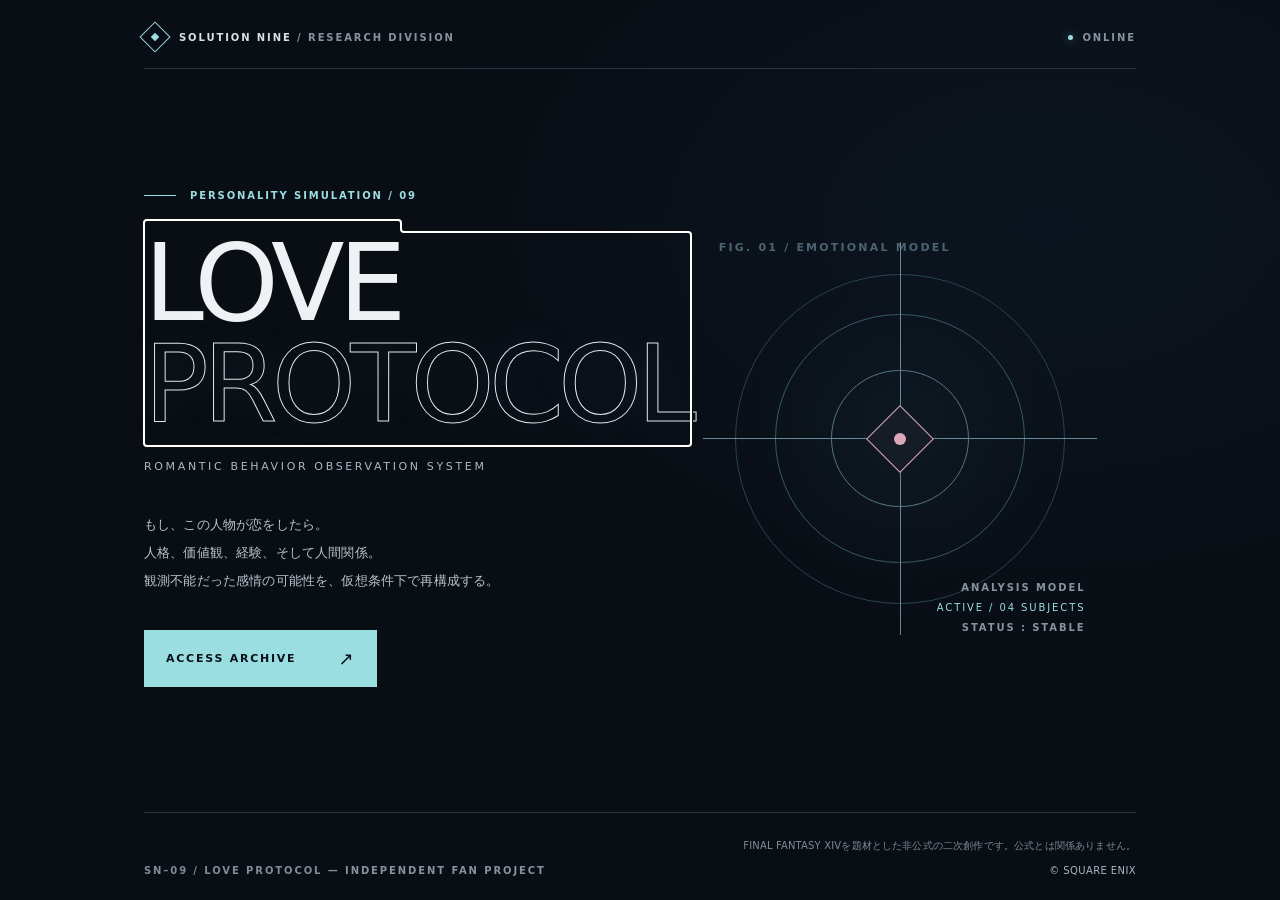
==== commit 49e07c82: "Add files via upload" ====
--- a/index.html
+++ b/index.html
@@ -18,7 +18,7 @@
 </div></section>
 <section id="archive" class="screen" aria-labelledby="archive-title"><div class="archive-body"><button class="back" id="back">← RETURN TO TERMINAL</button><div class="archive-heading"><div><div class="kicker micro">DATABASE / SIMULATION ARCHIVE</div><h2 id="archive-title">SELECT SUBJECT<span style="color:var(--accent)">.</span></h2></div><p>REGISTERED SUBJECTS : 004<br>SELECT A FILE TO OPEN</p></div><div class="case-list">
 <a class="case-link" href="cases/leon.html" target="_self"><span class="case-id">CASE 001</span><span class="case-name">LEON</span><span class="case-details"><span class="case-title">もう少しだけ、今夜</span><span class="case-caption">誰を愛しても、自分自身を手放さない男。</span></span><span class="case-chevron" aria-hidden="true">↗</span></a>
-<a class="case-link" href="cases/keith.html" target="_self"><span class="case-id">CASE 002</span><span class="case-name">KEITH</span><span class="case-details"><span class="case-title">設定中</span><span class="case-caption">大切なものが増えることを、恐れない男。</span></span><span class="case-chevron" aria-hidden="true">↗</span></a>
+<a class="case-link" href="cases/keith.html" target="_self"><span class="case-id">CASE 002</span><span class="case-name">KEITH</span><span class="case-details"><span class="case-title">まだ、名前のないもの</span><span class="case-caption">大切なものが増えることを、恐れない男。</span></span><span class="case-chevron" aria-hidden="true">↗</span></a>
 <a class="case-link" href="cases/clay.html" target="_self"><span class="case-id">CASE 003</span><span class="case-name">CLAY</span><span class="case-details"><span class="case-title">設定中</span><span class="case-caption">自分を取り繕わない男。</span></span><span class="case-chevron" aria-hidden="true">↗</span></a>
 <a class="case-link" href="cases/komako.html" target="_self"><span class="case-id">CASE 004</span><span class="case-name">KOMAKO</span><span class="case-details"><span class="case-title">設定中</span><span class="case-caption">大切なものを、自分の意思で見つけていく女の子。</span></span><span class="case-chevron" aria-hidden="true">↗</span></a>
 </div><p class="disclaimer">本アーカイブの記録は、人格モデルと設定条件に基づくシミュレーション結果です。実際の出来事や関係性を示すものではありません。</p></div></section>
--- a/style.css
+++ b/style.css
@@ -35,3 +35,109 @@
 .report-section p{font-size:13px;line-height:2.15;color:#cad6de;margin:0 0 1.35em}
 .configuration-status{border:1px solid #3e5660;color:var(--accent);font-size:11px;letter-spacing:.19em;padding:16px 20px;max-width:790px;margin:28px auto}
 @media(max-width:740px){.system-log,.observation-report{padding-top:22px}.record-section .reader h2{margin-bottom:39px}.record-section .novel{font-size:15px;line-height:2.25}.log-value{font-size:13px}}
+
+
+/* v0.4.1 readability refinements */
+body{font-family:Inter,"Noto Sans JP","Hiragino Sans","Yu Gothic UI","Meiryo",system-ui,sans-serif;letter-spacing:.01em}
+.case-main{padding:42px 0 56px}
+.case-sections{max-width:820px}
+.system-log,.observation-report{max-width:820px;background:linear-gradient(180deg,rgba(16,23,33,.82),rgba(12,18,28,.92));border:1px solid rgba(58,78,92,.62);padding:28px clamp(20px,4vw,34px) 34px;border-radius:2px}
+.system-log h2,.observation-report h2{font-size:clamp(22px,2.8vw,34px);font-weight:700;letter-spacing:.015em;line-height:1.35;margin:14px 0 28px}
+.log-id{font-size:13px;color:#eef5f8;letter-spacing:.01em;line-height:1.8}
+.log-label{font-size:11px;color:var(--accent);letter-spacing:.14em;margin-top:22px;font-weight:700}
+.log-value{font-size:17px;line-height:1.95;margin:6px 0 8px;color:#f1f5f7}
+.log-states{border-top:1px solid rgba(104,125,139,.42);border-bottom:1px solid rgba(104,125,139,.42);padding:14px 0;margin-top:24px}
+.log-row{grid-template-columns:1fr auto;gap:16px;padding:9px 0;font-size:15px;color:#d6e0e6;line-height:1.8}
+.log-row span:first-child{font-weight:500}
+.log-row span:last-child{color:var(--accent);font-weight:700}
+.log-ending{font-size:16px;line-height:1.9;margin:22px 0 0;color:#f1f5f7}
+.record-section{margin:36px 0 56px}
+.record-section .reader{background:#101823;border:1px solid rgba(74,95,111,.55);padding:clamp(28px,5vw,54px)}
+.record-section .reader h2{font-family:Inter,"Noto Sans JP","Hiragino Sans","Yu Gothic UI","Meiryo",sans-serif;font-size:clamp(24px,3vw,40px);font-weight:500;letter-spacing:.01em;line-height:1.35;margin:0 0 42px;text-align:left}
+.record-section .novel{max-width:37.5em;font-family:Inter,"Noto Sans JP","Hiragino Sans","Yu Gothic UI","Meiryo",sans-serif;font-size:clamp(16px,1.55vw,18px);font-weight:400;line-height:2.15;letter-spacing:.01em;color:#f2f5f7}
+.record-section .novel p{margin:0 0 1.28em}
+.novel-break{width:3rem;border:0;border-top:1px solid rgba(118,139,154,.72);margin:2.5em auto}
+.observation-report{padding-top:30px}
+.report-status{font-size:12px;color:#f1f5f7;letter-spacing:.05em;margin-bottom:26px}
+.report-section{border-top:1px solid rgba(104,125,139,.42);padding:18px 0 4px}
+.report-section h3{font-size:15px;letter-spacing:.01em;color:var(--text);font-weight:700;margin:0 0 12px;line-height:1.6}
+.report-section p{font-size:16px;line-height:2;color:#dbe4e9;margin:0 0 1em}
+.action-row{margin-top:30px}
+@media(max-width:740px){
+  .system-log,.observation-report{padding:22px 18px 26px}
+  .system-log h2,.observation-report h2{font-size:27px;margin-bottom:22px}
+  .log-id{font-size:12px}
+  .log-label{font-size:10px}
+  .log-value{font-size:15px;line-height:1.9}
+  .log-row{font-size:14px}
+  .log-ending{font-size:15px}
+  .record-section .reader{padding:24px 18px}
+  .record-section .reader h2{font-size:22px;margin-bottom:28px}
+  .record-section .novel{font-size:16px;line-height:2.05}
+  .record-section .novel p{margin:0 0 1.18em}
+  .report-section h3{font-size:14px}
+  .report-section p{font-size:15px;line-height:1.95}
+}
+
+/* v0.4.3 — novel-only modern and delicate typography */
+.record-section .reader h2{
+  font-family:"Hiragino Sans","Yu Gothic","Noto Sans JP","Yu Gothic UI",sans-serif;
+  font-weight:400;
+  letter-spacing:.065em;
+  color:#e7ecef;
+}
+.record-section .novel{
+  font-family:"Hiragino Sans","Yu Gothic","Noto Sans JP","Yu Gothic UI",sans-serif;
+  font-weight:400;
+  letter-spacing:.03em;
+  color:#d8e0e6;
+}
+
+/* LOVE PROTOCOL / SHARED NOVEL READER
+   Apply the three classes below to each CASE record.
+   LEON v0.4.6 appearance is intentionally retained without changes.
+   System logs and reports use separate selectors above.
+*/
+.record-section{margin:36px 0 62px}
+.record-section .reader.novel-reader{
+  background:transparent;
+  border:0;
+  padding:20px clamp(0px,3vw,34px) 34px;
+  margin:16px 0 0;
+}
+.record-section .novel-reader .novel-reader__title{
+  max-width:42em;
+  margin:8px auto 46px;
+  font-family:system-ui,"Segoe UI","Hiragino Sans","Yu Gothic UI",sans-serif;
+  font-size:clamp(23px,2.4vw,31px);
+  font-weight:400;
+  line-height:1.5;
+  letter-spacing:.015em;
+  color:#e7ecef;
+  text-align:left;
+}
+.record-section .novel-reader .novel.novel-reader__body{
+  max-width:40em;
+  margin:0 auto;
+  font-family:system-ui,"Segoe UI","Hiragino Sans","Yu Gothic UI",sans-serif;
+  font-weight:400;
+  font-size:clamp(16px,1.55vw,18px);
+  line-height:1.85;
+  letter-spacing:0;
+  color:#d7dfe5;
+}
+.record-section .novel-reader .novel-reader__body p{margin:0 0 1.05em}
+.record-section .novel-reader .novel-reader__body p.dialogue + p.dialogue{margin-top:-.15em}
+.record-section .novel-reader .novel-reader__body .novel-break{
+  width:30px;
+  border:0;
+  border-top:1px solid rgba(135,166,177,.5);
+  margin:2.5em auto;
+}
+@media(max-width:740px){
+  .record-section .reader.novel-reader{padding:12px 0 27px}
+  .record-section .novel-reader .novel-reader__title{font-size:23px;margin:8px auto 35px}
+  .record-section .novel-reader .novel.novel-reader__body{font-size:16px;line-height:1.85;max-width:40em}
+  .record-section .novel-reader .novel-reader__body p{margin-bottom:1.05em}
+  .record-section .novel-reader .novel-reader__body .novel-break{margin:2.5em auto}
+}
